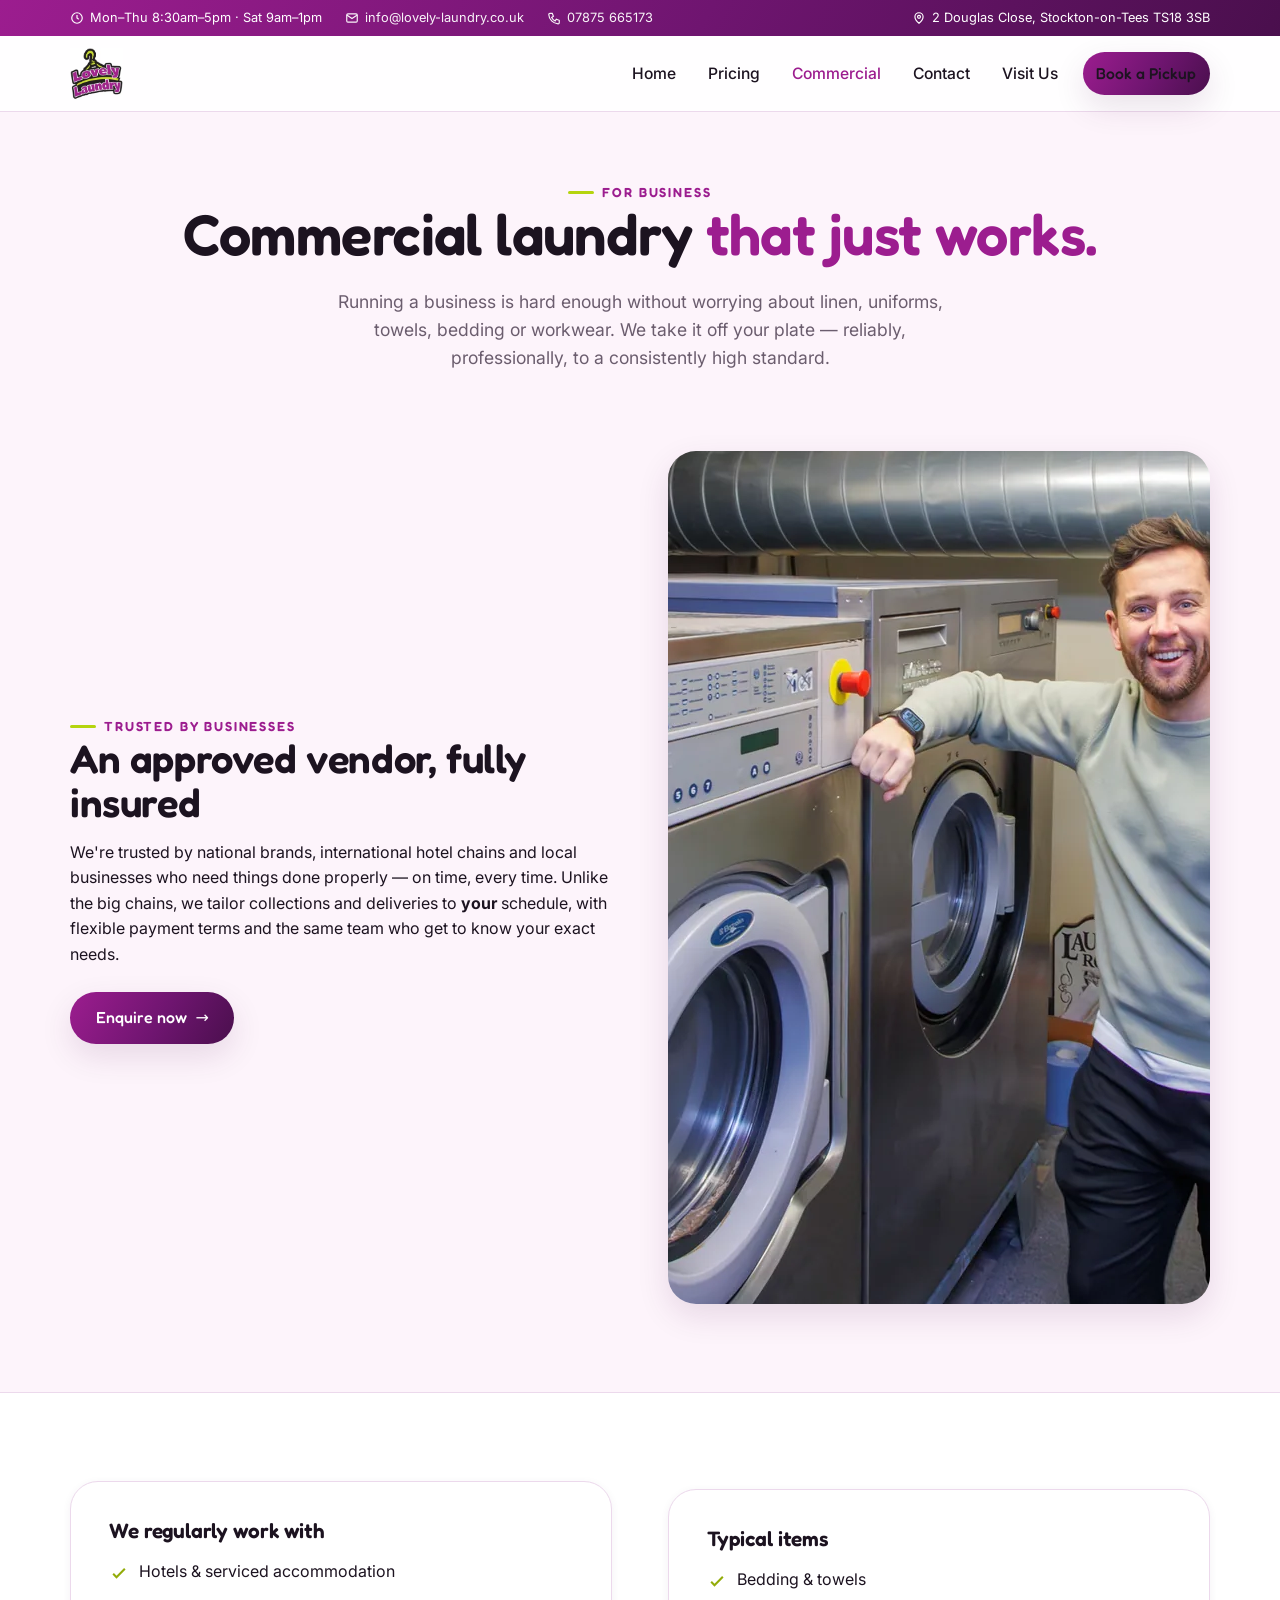
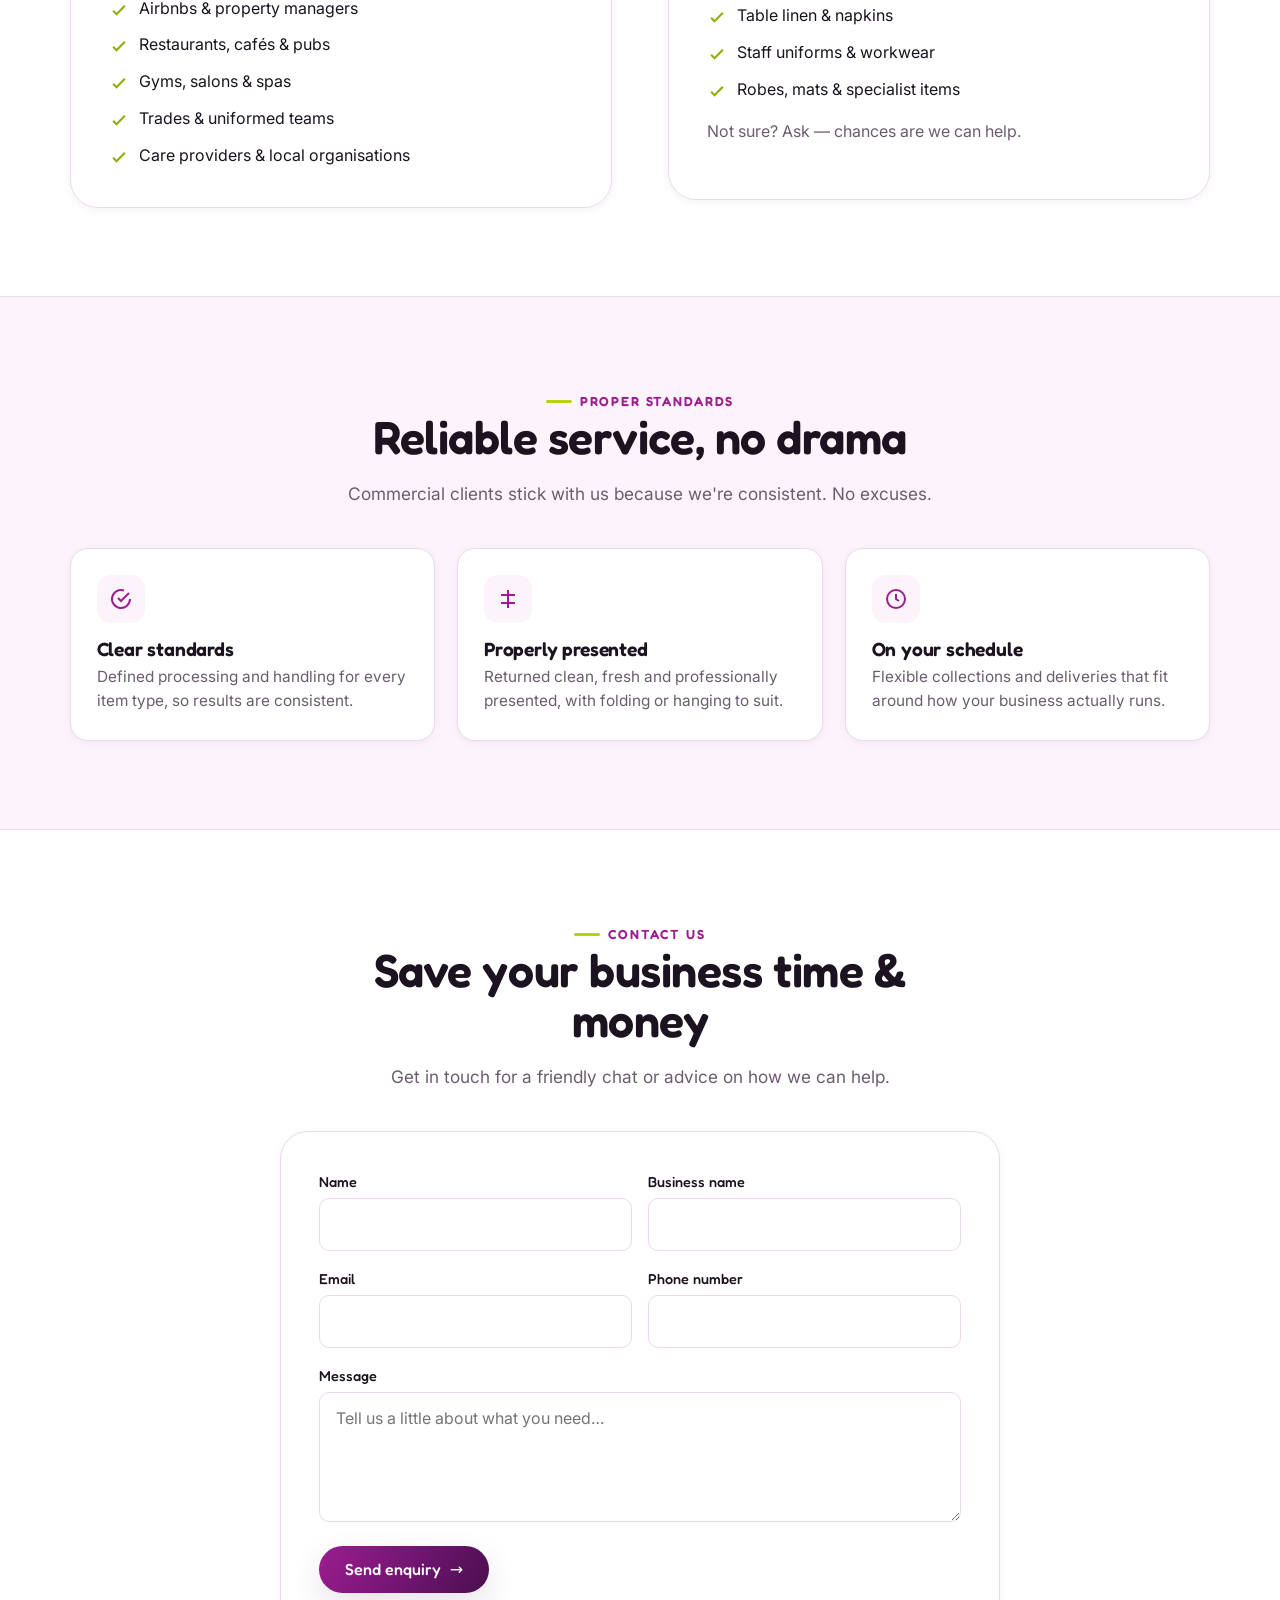
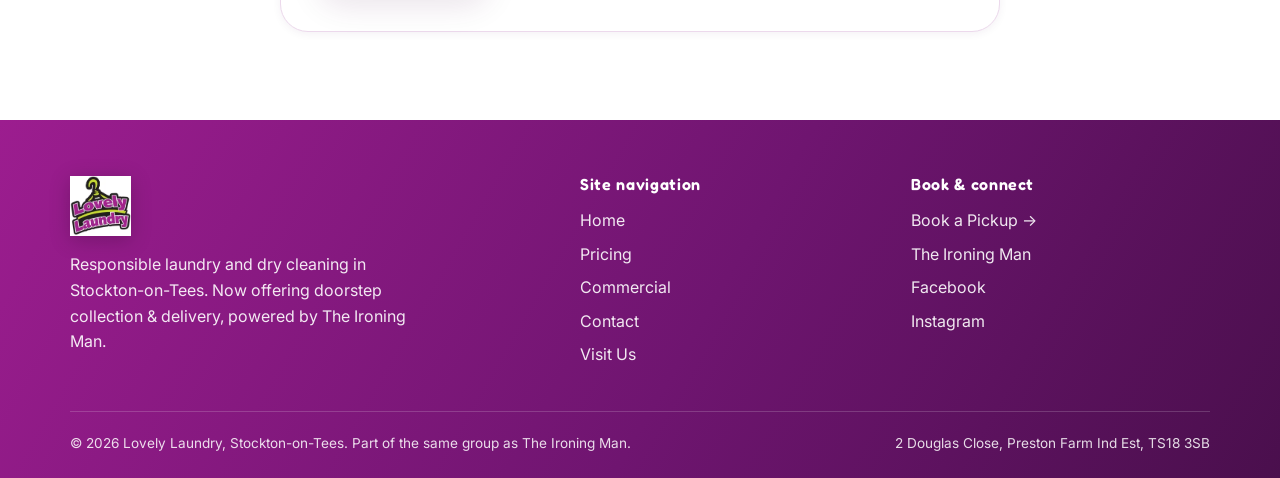
==== commercial.html @ bd480260 "Rebuild site: static HTML/CSS/JS, Ironing Man CTA throughout" ====
<!DOCTYPE html>
<html lang="en-GB">
<head>
  <meta charset="UTF-8">
  <meta name="viewport" content="width=device-width, initial-scale=1">
  <title>Commercial Laundry — Lovely Laundry, Stockton-on-Tees</title>
  <meta name="description" content="Commercial laundry for hotels, Airbnbs, restaurants, gyms and care providers across Teesside. Approved vendor, fully insured, flexible collections. Get in touch.">
  <link rel="icon" type="image/webp" href="assets/img/logo.webp">
  <link rel="preconnect" href="https://fonts.googleapis.com">
  <link rel="preconnect" href="https://fonts.gstatic.com" crossorigin>
  <link href="https://fonts.googleapis.com/css2?family=Fredoka:wght@400;500;600&family=Inter:wght@400;500;600&display=swap" rel="stylesheet">
  <link rel="stylesheet" href="assets/styles.css">
  <style>
    .cols2 { columns:2; column-gap:2rem; }
    .ticklist { list-style:none; padding:0; margin:0; display:grid; gap:.7rem; }
    .ticklist li { display:flex; gap:.6rem; align-items:flex-start; break-inside:avoid; }
    .ticklist svg { flex:none; width:20px; height:20px; color:var(--lime-deep); margin-top:.25rem; }
    .panel { background:#fff; border:1px solid var(--line); border-radius:var(--r-lg); padding:clamp(1.5rem,3vw,2.4rem); box-shadow:var(--shadow-sm); }
    .form-grid { display:grid; gap:1rem; }
    .form-grid label { font-size:.9rem; font-family:var(--font-display); font-weight:500; display:block; margin-bottom:.3rem; }
    .form-grid input, .form-grid textarea { width:100%; padding:.8rem 1rem; border:1.5px solid var(--line); border-radius:var(--r-sm); font:inherit; }
    .form-grid input:focus, .form-grid textarea:focus { outline:none; border-color:var(--magenta); }
    .form-row2 { display:grid; grid-template-columns:1fr 1fr; gap:1rem; }
    @media (max-width:560px){ .form-row2{ grid-template-columns:1fr; } .cols2{ columns:1; } }
  </style>
</head>
<body>

  <div class="topbar">
    <div class="wrap">
      <span class="ti"><svg viewBox="0 0 24 24" fill="none" stroke="currentColor" stroke-width="2"><circle cx="12" cy="12" r="9"/><path d="M12 7v5l3 2"/></svg> Mon–Thu 8:30am–5pm · Sat 9am–1pm</span>
      <a class="ti" href="mailto:info@lovely-laundry.co.uk"><svg viewBox="0 0 24 24" fill="none" stroke="currentColor" stroke-width="2"><rect x="3" y="5" width="18" height="14" rx="2"/><path d="m3 7 9 6 9-6"/></svg> info@lovely-laundry.co.uk</a>
      <a class="ti" href="tel:07875665173"><svg viewBox="0 0 24 24" fill="none" stroke="currentColor" stroke-width="2"><path d="M5 4h4l2 5-3 2a14 14 0 0 0 6 6l2-3 5 2v4a2 2 0 0 1-2 2A17 17 0 0 1 3 6a2 2 0 0 1 2-2"/></svg> 07875 665173</a>
      <span class="ti spacer"><svg viewBox="0 0 24 24" fill="none" stroke="currentColor" stroke-width="2"><path d="M12 21s-7-5.5-7-11a7 7 0 0 1 14 0c0 5.5-7 11-7 11Z"/><circle cx="12" cy="10" r="2.5"/></svg> 2 Douglas Close, Stockton-on-Tees TS18 3SB</span>
    </div>
  </div>

  <header class="site-header">
    <nav class="nav wrap" aria-label="Primary">
      <a class="logo" href="index.html"><img src="assets/img/logo.webp" alt="Lovely Laundry"></a>
      <button class="nav-toggle" aria-label="Menu" aria-expanded="false"><span></span><span></span><span></span></button>
      <ul class="nav-links">
        <li><a href="index.html">Home</a></li>
        <li><a href="pricing.html">Pricing</a></li>
        <li><a class="active" href="commercial.html">Commercial</a></li>
        <li><a href="contact.html">Contact</a></li>
        <li><a href="visit.html">Visit Us</a></li>
        <li class="nav-cta"><a class="btn btn-primary" href="https://ironing-man.co.uk/book" target="_blank" rel="noopener">Book a Pickup</a></li>
      </ul>
    </nav>
  </header>

  <div class="page-hero">
    <div class="wrap">
      <span class="eyebrow" style="justify-content:center;">For business</span>
      <h1>Commercial laundry <span class="tint">that just works.</span></h1>
      <p>Running a business is hard enough without worrying about linen, uniforms, towels, bedding or workwear. We take it off your plate — reliably, professionally, to a consistently high standard.</p>
    </div>
  </div>

  <section style="padding-top:2.5rem;">
    <div class="wrap split">
      <div class="split-body">
        <span class="eyebrow">Trusted by businesses</span>
        <h2>An approved vendor, fully insured</h2>
        <p>We're trusted by national brands, international hotel chains and local businesses who need things done properly — on time, every time. Unlike the big chains, we tailor collections and deliveries to <strong>your</strong> schedule, with flexible payment terms and the same team who get to know your exact needs.</p>
        <div style="margin-top:1.5rem;"><a class="btn btn-primary" href="#enquire">Enquire now <span class="arr">→</span></a></div>
      </div>
      <div class="split-media"><img src="assets/img/sam-washers.webp" alt="Lovely Laundry commercial washing machines" width="1280" height="853"></div>
    </div>
  </section>

  <section style="background:var(--paper); border-block:1px solid var(--line);">
    <div class="wrap split">
      <div class="panel">
        <h3 style="font-size:1.3rem;">We regularly work with</h3>
        <ul class="ticklist cols2" style="margin-top:1rem;">
          <li><svg viewBox="0 0 24 24" fill="none" stroke="currentColor" stroke-width="2.5"><path d="m5 13 4 4L19 7"/></svg> Hotels &amp; serviced accommodation</li>
          <li><svg viewBox="0 0 24 24" fill="none" stroke="currentColor" stroke-width="2.5"><path d="m5 13 4 4L19 7"/></svg> Airbnbs &amp; property managers</li>
          <li><svg viewBox="0 0 24 24" fill="none" stroke="currentColor" stroke-width="2.5"><path d="m5 13 4 4L19 7"/></svg> Restaurants, cafés &amp; pubs</li>
          <li><svg viewBox="0 0 24 24" fill="none" stroke="currentColor" stroke-width="2.5"><path d="m5 13 4 4L19 7"/></svg> Gyms, salons &amp; spas</li>
          <li><svg viewBox="0 0 24 24" fill="none" stroke="currentColor" stroke-width="2.5"><path d="m5 13 4 4L19 7"/></svg> Trades &amp; uniformed teams</li>
          <li><svg viewBox="0 0 24 24" fill="none" stroke="currentColor" stroke-width="2.5"><path d="m5 13 4 4L19 7"/></svg> Care providers &amp; local organisations</li>
        </ul>
      </div>
      <div class="panel">
        <h3 style="font-size:1.3rem;">Typical items</h3>
        <ul class="ticklist cols2" style="margin-top:1rem;">
          <li><svg viewBox="0 0 24 24" fill="none" stroke="currentColor" stroke-width="2.5"><path d="m5 13 4 4L19 7"/></svg> Bedding &amp; towels</li>
          <li><svg viewBox="0 0 24 24" fill="none" stroke="currentColor" stroke-width="2.5"><path d="m5 13 4 4L19 7"/></svg> Table linen &amp; napkins</li>
          <li><svg viewBox="0 0 24 24" fill="none" stroke="currentColor" stroke-width="2.5"><path d="m5 13 4 4L19 7"/></svg> Staff uniforms &amp; workwear</li>
          <li><svg viewBox="0 0 24 24" fill="none" stroke="currentColor" stroke-width="2.5"><path d="m5 13 4 4L19 7"/></svg> Robes, mats &amp; specialist items</li>
        </ul>
        <p style="color:var(--ink-soft); margin-top:1rem;">Not sure? Ask — chances are we can help.</p>
      </div>
    </div>
  </section>

  <section>
    <div class="wrap">
      <div class="section-head center">
        <span class="eyebrow">Proper standards</span>
        <h2>Reliable service, no drama</h2>
        <p>Commercial clients stick with us because we're consistent. No excuses.</p>
      </div>
      <div class="features">
        <div class="feature">
          <div class="ic"><svg viewBox="0 0 24 24" fill="none" stroke="currentColor" stroke-width="2"><path d="M9 11l3 3 8-8"/><path d="M21 12a9 9 0 1 1-6-8.5"/></svg></div>
          <h3>Clear standards</h3>
          <p>Defined processing and handling for every item type, so results are consistent.</p>
        </div>
        <div class="feature">
          <div class="ic"><svg viewBox="0 0 24 24" fill="none" stroke="currentColor" stroke-width="2"><path d="M12 3v18"/><path d="M5 8h14M5 16h14"/></svg></div>
          <h3>Properly presented</h3>
          <p>Returned clean, fresh and professionally presented, with folding or hanging to suit.</p>
        </div>
        <div class="feature">
          <div class="ic"><svg viewBox="0 0 24 24" fill="none" stroke="currentColor" stroke-width="2"><circle cx="12" cy="12" r="9"/><path d="M12 7v5l3 2"/></svg></div>
          <h3>On your schedule</h3>
          <p>Flexible collections and deliveries that fit around how your business actually runs.</p>
        </div>
      </div>
    </div>
  </section>

  <!-- Enquiry form -->
  <section id="enquire" style="background:var(--paper); border-top:1px solid var(--line);">
    <div class="wrap" style="max-width:720px;">
      <div class="section-head center">
        <span class="eyebrow" style="justify-content:center;">Contact us</span>
        <h2>Save your business time &amp; money</h2>
        <p>Get in touch for a friendly chat or advice on how we can help.</p>
      </div>
      <form class="panel form-grid" name="commercial" method="POST" data-netlify="true" netlify-honeypot="bot-field">
        <input type="hidden" name="form-name" value="commercial">
        <p hidden><label>Don't fill this out: <input name="bot-field"></label></p>
        <div class="form-row2">
          <div><label for="c-name">Name</label><input id="c-name" name="name" required></div>
          <div><label for="c-business">Business name</label><input id="c-business" name="business"></div>
        </div>
        <div class="form-row2">
          <div><label for="c-email">Email</label><input id="c-email" type="email" name="email" required></div>
          <div><label for="c-phone">Phone number</label><input id="c-phone" type="tel" name="phone" required></div>
        </div>
        <div><label for="c-msg">Message</label><textarea id="c-msg" name="message" rows="4" placeholder="Tell us a little about what you need…"></textarea></div>
        <div><button type="submit" class="btn btn-primary">Send enquiry <span class="arr">→</span></button></div>
      </form>
    </div>
  </section>

  <footer class="site-footer">
    <div class="wrap footer-grid">
      <div class="footer-brand">
        <img src="assets/img/logo.webp" alt="Lovely Laundry">
        <p>Responsible laundry and dry cleaning in Stockton-on-Tees. Now offering doorstep collection &amp; delivery, powered by The Ironing Man.</p>
      </div>
      <div>
        <h4>Site navigation</h4>
        <ul>
          <li><a href="index.html">Home</a></li>
          <li><a href="pricing.html">Pricing</a></li>
          <li><a href="commercial.html">Commercial</a></li>
          <li><a href="contact.html">Contact</a></li>
          <li><a href="visit.html">Visit Us</a></li>
        </ul>
      </div>
      <div>
        <h4>Book &amp; connect</h4>
        <ul>
          <li><a href="https://ironing-man.co.uk/book" target="_blank" rel="noopener">Book a Pickup →</a></li>
          <li><a href="https://ironing-man.co.uk/" target="_blank" rel="noopener">The Ironing Man</a></li>
          <li><a href="https://www.facebook.com/LovelyLaundryStockton/" target="_blank" rel="noopener">Facebook</a></li>
          <li><a href="https://www.instagram.com/lovelylaundryltd/" target="_blank" rel="noopener">Instagram</a></li>
        </ul>
      </div>
    </div>
    <div class="wrap footer-bottom">
      <span>© 2026 Lovely Laundry, Stockton-on-Tees. Part of the same group as The Ironing Man.</span>
      <span>2 Douglas Close, Preston Farm Ind Est, TS18 3SB</span>
    </div>
  </footer>

  <script src="assets/main.js"></script>
</body>
</html>
---- assets/styles.css ----
/* ===========================================================
   Lovely Laundry — core styles
   Palette derived from the brand logo; lime used as signature accent.
   =========================================================== */

:root {
  --magenta:      #9c1d8f;
  --magenta-deep: #6f1570;
  --plum:         #4a0f4d;
  --lime:         #b5d40e;
  --lime-deep:    #93ac0a;
  --cream:        #fdf4fb;
  --paper:        #ffffff;
  --ink:          #1c1320;
  --ink-soft:     #6b5d6e;
  --line:         #ecd9ec;

  --grad-brand: linear-gradient(120deg, var(--magenta) 0%, var(--magenta-deep) 55%, var(--plum) 100%);

  --shadow-sm: 0 2px 8px rgba(74, 15, 77, .06);
  --shadow-md: 0 12px 32px rgba(74, 15, 77, .12);
  --shadow-lg: 0 24px 60px rgba(74, 15, 77, .18);

  --r-sm: 10px;
  --r-md: 18px;
  --r-lg: 28px;
  --r-pill: 999px;

  --wrap: 1140px;
  --gap: clamp(1rem, 3vw, 2rem);

  --font-display: "Fredoka", system-ui, sans-serif;
  --font-body: "Inter", system-ui, -apple-system, sans-serif;
}

*, *::before, *::after { box-sizing: border-box; }

html { scroll-behavior: smooth; }
@media (prefers-reduced-motion: reduce) {
  html { scroll-behavior: auto; }
  *, *::before, *::after { animation-duration: .001ms !important; transition-duration: .001ms !important; }
}

body {
  margin: 0;
  font-family: var(--font-body);
  color: var(--ink);
  background: var(--cream);
  line-height: 1.6;
  -webkit-font-smoothing: antialiased;
}

img { max-width: 100%; display: block; }
a { color: inherit; }

h1, h2, h3, h4 {
  font-family: var(--font-display);
  line-height: 1.08;
  margin: 0 0 .4em;
  font-weight: 600;
  letter-spacing: -0.01em;
}

.wrap { width: min(var(--wrap), 92vw); margin-inline: auto; }

.eyebrow {
  font-family: var(--font-display);
  font-weight: 600;
  font-size: .82rem;
  letter-spacing: .14em;
  text-transform: uppercase;
  color: var(--magenta);
  display: inline-flex;
  align-items: center;
  gap: .5rem;
}
.eyebrow::before {
  content: "";
  width: 26px; height: 3px;
  background: var(--lime);
  border-radius: 2px;
}

/* ---------- Buttons ---------- */
.btn {
  --btn-bg: var(--grad-brand);
  display: inline-flex;
  align-items: center;
  gap: .55rem;
  font-family: var(--font-display);
  font-weight: 500;
  font-size: 1rem;
  text-decoration: none;
  padding: .85rem 1.6rem;
  border-radius: var(--r-pill);
  border: 0;
  cursor: pointer;
  transition: transform .18s ease, box-shadow .18s ease, background .18s ease;
}
.btn-primary { background: var(--btn-bg); color: #fff; box-shadow: var(--shadow-md); }
.btn-primary:hover { transform: translateY(-2px); box-shadow: var(--shadow-lg); }
.btn-lime { background: var(--lime); color: var(--plum); box-shadow: 0 10px 24px rgba(147,172,10,.34); }
.btn-lime:hover { transform: translateY(-2px); background: #c3e018; }
.btn-ghost { background: transparent; color: var(--magenta); border: 1.5px solid var(--line); }
.btn-ghost:hover { border-color: var(--magenta); background: #fff; }
.btn-on-dark { background: #fff; color: var(--magenta-deep); }
.btn-on-dark:hover { transform: translateY(-2px); box-shadow: var(--shadow-lg); }
.btn .arr { transition: transform .18s ease; }
.btn:hover .arr { transform: translateX(3px); }

/* ---------- Top bar ---------- */
.topbar {
  background: var(--grad-brand);
  color: #fff;
  font-size: .8rem;
}
.topbar .wrap {
  display: flex;
  flex-wrap: wrap;
  gap: .4rem 1.4rem;
  align-items: center;
  padding: .5rem 0;
}
.topbar a { text-decoration: none; opacity: .95; }
.topbar .ti { display: inline-flex; align-items: center; gap: .4rem; }
.topbar .spacer { margin-left: auto; }
.topbar svg { width: 14px; height: 14px; flex: none; }

/* ---------- Header / nav ---------- */
.site-header {
  position: sticky; top: 0; z-index: 50;
  background: rgba(255,255,255,.9);
  backdrop-filter: blur(10px);
  border-bottom: 1px solid var(--line);
}
.nav {
  display: flex; align-items: center; justify-content: space-between;
  padding: .7rem 0; gap: 1rem;
}
.nav .logo img { height: 52px; width: auto; }
.nav-links { display: flex; align-items: center; gap: .3rem; list-style: none; margin: 0; padding: 0; }
.nav-links a {
  text-decoration: none; font-weight: 500;
  padding: .55rem .85rem; border-radius: var(--r-pill);
  color: var(--ink); font-size: .98rem;
  transition: background .15s, color .15s;
}
.nav-links a:hover { background: var(--cream); color: var(--magenta); }
.nav-links a.active { color: var(--magenta); }
.nav-cta { margin-left: .4rem; }
.nav-toggle { display: none; background: none; border: 0; cursor: pointer; padding: .4rem; }
.nav-toggle span { display: block; width: 24px; height: 2.5px; background: var(--ink); border-radius: 2px; margin: 5px 0; transition: .25s; }

@media (max-width: 860px) {
  .nav-toggle { display: block; }
  .nav-links {
    position: absolute; inset: 100% 0 auto 0;
    flex-direction: column; align-items: stretch;
    background: #fff; padding: 1rem; gap: .2rem;
    border-bottom: 1px solid var(--line);
    box-shadow: var(--shadow-md);
    transform: translateY(-8px); opacity: 0; pointer-events: none;
    transition: .2s;
  }
  .nav-links.open { transform: none; opacity: 1; pointer-events: auto; }
  .nav-links a { padding: .8rem 1rem; }
  .nav-cta { margin: .4rem 0 0; }
}

/* ---------- Section rhythm ---------- */
section { padding: clamp(3rem, 7vw, 5.5rem) 0; }
.section-head { max-width: 640px; margin-bottom: 2.5rem; }
.section-head.center { margin-inline: auto; text-align: center; }
.section-head h2 { font-size: clamp(1.9rem, 4.5vw, 2.9rem); }
.section-head p { color: var(--ink-soft); font-size: 1.08rem; margin: 0; }

/* ---------- Hero ---------- */
.hero { padding-top: clamp(2.5rem, 5vw, 4rem); position: relative; overflow: hidden; }
.hero-grid {
  display: grid; grid-template-columns: 1.05fr .95fr;
  gap: clamp(2rem, 5vw, 4rem); align-items: center;
}
.hero h1 {
  font-size: clamp(2.6rem, 6.5vw, 4.4rem);
  letter-spacing: -0.02em;
}
.hero h1 .tint { color: var(--magenta); }
.hero p.lead { font-size: 1.2rem; color: var(--ink-soft); max-width: 30ch; margin: 0 0 1.8rem; }
.hero-cta { display: flex; flex-wrap: wrap; gap: .8rem; }
.hero-media { position: relative; }
.hero-media img {
  width: 100%; border-radius: var(--r-lg);
  box-shadow: var(--shadow-lg);
  aspect-ratio: 4 / 3.2; object-fit: cover;
}
.hero-media .blob {
  position: absolute; inset: -8% -6% auto auto; width: 62%; aspect-ratio: 1;
  background: var(--grad-brand); border-radius: 50% 50% 48% 52% / 55% 45% 55% 45%;
  z-index: -1; filter: blur(2px); opacity: .9;
}
.hero-media .squig { position: absolute; right: 4%; top: -6%; width: 70px; color: var(--plum); opacity: .65; }
.trust-row { display: flex; flex-wrap: wrap; gap: 1.4rem; margin-top: 2rem; font-size: .92rem; color: var(--ink-soft); }
.trust-row b { color: var(--ink); font-family: var(--font-display); }

@media (max-width: 860px) {
  .hero-grid { grid-template-columns: 1fr; }
  .hero-media { order: -1; }
}

/* ---------- Doorstep band (signature CTA) ---------- */
.doorstep {
  background: var(--grad-brand);
  color: #fff; position: relative; overflow: hidden;
}
.doorstep::after {
  content: ""; position: absolute; inset: 0;
  background-image: radial-gradient(circle at 1px 1px, rgba(255,255,255,.16) 1px, transparent 0);
  background-size: 26px 26px; opacity: .5; pointer-events: none;
}
.doorstep .wrap { position: relative; z-index: 1; }
.doorstep-grid { display: grid; grid-template-columns: 1.2fr .8fr; gap: 2.5rem; align-items: center; }
.doorstep .badge {
  display: inline-flex; align-items: center; gap: .5rem;
  background: rgba(255,255,255,.16); border: 1px solid rgba(255,255,255,.28);
  padding: .35rem .85rem; border-radius: var(--r-pill);
  font-size: .8rem; font-family: var(--font-display); letter-spacing: .04em; margin-bottom: 1rem;
}
.doorstep h2 { font-size: clamp(1.8rem, 4vw, 2.8rem); color: #fff; }
.doorstep p { font-size: 1.1rem; opacity: .94; max-width: 46ch; }
.doorstep .lime-text { color: var(--lime); }
.steps { display: grid; gap: .9rem; margin: 1.6rem 0 0; padding: 0; list-style: none; }
.steps li { display: flex; gap: .9rem; align-items: flex-start; }
.steps .n {
  flex: none; width: 30px; height: 30px; border-radius: 50%;
  background: var(--lime); color: var(--plum);
  display: grid; place-items: center; font-family: var(--font-display); font-weight: 600; font-size: .95rem;
}
.steps b { font-family: var(--font-display); font-weight: 500; }
.doorstep-cta { display: flex; flex-direction: column; gap: .8rem; }
.app-badges { display: flex; gap: .6rem; flex-wrap: wrap; margin-top: .4rem; }
.app-badges img { height: 42px; width: auto; }
@media (max-width: 760px){ .doorstep-grid { grid-template-columns: 1fr; } }

/* ---------- Feature cards ---------- */
.features { display: grid; grid-template-columns: repeat(3, 1fr); gap: 1.4rem; }
.feature {
  background: #fff; border: 1px solid var(--line); border-radius: var(--r-md);
  padding: 1.6rem; box-shadow: var(--shadow-sm); transition: transform .2s, box-shadow .2s;
}
.feature:hover { transform: translateY(-4px); box-shadow: var(--shadow-md); }
.feature .ic {
  width: 48px; height: 48px; border-radius: 14px; display: grid; place-items: center;
  background: var(--cream); color: var(--magenta); margin-bottom: 1rem;
}
.feature .ic svg { width: 24px; height: 24px; }
.feature h3 { font-size: 1.2rem; margin-bottom: .35rem; }
.feature p { margin: 0; color: var(--ink-soft); font-size: .96rem; }
@media (max-width: 760px){ .features { grid-template-columns: 1fr; } }

/* ---------- Split (image + text) ---------- */
.split { display: grid; grid-template-columns: 1fr 1fr; gap: clamp(2rem,5vw,3.5rem); align-items: center; }
.split.flip .split-media { order: 2; }
.split-media img { border-radius: var(--r-lg); box-shadow: var(--shadow-md); aspect-ratio: 4/3; object-fit: cover; width: 100%; }
.split-body h2 { font-size: clamp(1.7rem, 3.6vw, 2.5rem); }
.split-body ul { list-style: none; padding: 0; margin: 1.2rem 0 1.6rem; display: grid; gap: .7rem; }
.split-body li { display: flex; gap: .6rem; align-items: flex-start; }
.split-body li svg { flex: none; width: 20px; height: 20px; color: var(--lime-deep); margin-top: .25rem; }
@media (max-width: 760px){ .split { grid-template-columns: 1fr; } .split.flip .split-media { order: -1; } }

/* ---------- Pricing teaser cards ---------- */
.price-cards { display: grid; grid-template-columns: repeat(4,1fr); gap: 1.2rem; }
.price-card {
  background: #fff; border: 1px solid var(--line); border-radius: var(--r-md);
  padding: 1.6rem 1.2rem; text-align: center; box-shadow: var(--shadow-sm);
  transition: transform .2s, box-shadow .2s; position: relative;
}
.price-card:hover { transform: translateY(-4px); box-shadow: var(--shadow-md); }
.price-card img { width: 56px; height: 56px; margin: 0 auto .8rem; }
.price-card h3 { font-size: 1.2rem; margin-bottom: .15rem; }
.price-card .sub { color: var(--ink-soft); font-size: .9rem; margin-bottom: .8rem; }
.price-card .from { font-family: var(--font-display); font-weight: 600; color: var(--magenta); font-size: 1.15rem; }
.price-card .from span { font-size: .78rem; color: var(--ink-soft); display: block; text-transform: uppercase; letter-spacing: .1em; font-weight: 500; }
@media (max-width: 860px){ .price-cards { grid-template-columns: repeat(2,1fr); } }
@media (max-width: 460px){ .price-cards { grid-template-columns: 1fr; } }

/* ---------- Stats ---------- */
.stats {
  background: var(--plum); color: #fff; border-radius: var(--r-lg);
  padding: clamp(2rem,4vw,3rem); display: grid; grid-template-columns: repeat(3,1fr);
  gap: 1.5rem; text-align: center; box-shadow: var(--shadow-md);
}
.stats .num { font-family: var(--font-display); font-weight: 600; font-size: clamp(2rem,5vw,3rem); color: var(--lime); line-height: 1; }
.stats .lbl { opacity: .85; margin-top: .4rem; font-size: .95rem; }
@media (max-width: 560px){ .stats { grid-template-columns: 1fr; gap: 1.8rem; } }

/* ---------- FAQ ---------- */
.faq { display: grid; gap: .8rem; max-width: 760px; }
.faq details {
  background: #fff; border: 1px solid var(--line); border-radius: var(--r-md);
  padding: 0 1.3rem; box-shadow: var(--shadow-sm); overflow: hidden;
}
.faq summary {
  list-style: none; cursor: pointer; padding: 1.15rem 0;
  font-family: var(--font-display); font-weight: 500; font-size: 1.08rem;
  display: flex; justify-content: space-between; align-items: center; gap: 1rem;
}
.faq summary::-webkit-details-marker { display: none; }
.faq summary .plus { flex: none; width: 24px; height: 24px; position: relative; transition: transform .2s; }
.faq summary .plus::before, .faq summary .plus::after {
  content: ""; position: absolute; background: var(--magenta); border-radius: 2px;
  top: 50%; left: 50%; transform: translate(-50%,-50%);
}
.faq summary .plus::before { width: 14px; height: 2.5px; }
.faq summary .plus::after { width: 2.5px; height: 14px; transition: transform .2s; }
.faq details[open] summary .plus::after { transform: translate(-50%,-50%) scaleY(0); }
.faq details > p { margin: 0 0 1.15rem; color: var(--ink-soft); }

/* ---------- Reviews ---------- */
.reviews { display: grid; grid-template-columns: repeat(3,1fr); gap: 1.4rem; }
.review {
  background: #fff; border: 1px solid var(--line); border-radius: var(--r-md);
  padding: 1.6rem; box-shadow: var(--shadow-sm);
}
.review .stars { color: var(--lime-deep); letter-spacing: 2px; margin-bottom: .6rem; }
.review p { margin: 0 0 1rem; font-size: .97rem; }
.review .who { font-family: var(--font-display); font-weight: 500; }
.review .src { color: var(--ink-soft); font-size: .85rem; }
@media (max-width: 760px){ .reviews { grid-template-columns: 1fr; } }

/* ---------- Footer ---------- */
.site-footer { background: var(--grad-brand); color: #fff; padding: clamp(2.5rem,5vw,3.5rem) 0 1.5rem; }
.footer-grid { display: grid; grid-template-columns: 1.6fr 1fr 1fr; gap: 2rem; }
.site-footer h4 { font-size: 1rem; letter-spacing: .04em; margin-bottom: .9rem; }
.site-footer a { color: rgba(255,255,255,.9); text-decoration: none; }
.site-footer a:hover { color: var(--lime); }
.footer-grid ul { list-style: none; padding: 0; margin: 0; display: grid; gap: .5rem; }
.footer-brand img { height: 60px; margin-bottom: 1rem; filter: drop-shadow(0 4px 10px rgba(0,0,0,.2)); }
.footer-brand p { opacity: .9; max-width: 34ch; }
.footer-bottom {
  border-top: 1px solid rgba(255,255,255,.2); margin-top: 2.5rem; padding-top: 1.3rem;
  display: flex; flex-wrap: wrap; gap: .6rem 1.5rem; justify-content: space-between;
  font-size: .85rem; opacity: .85;
}
@media (max-width: 760px){ .footer-grid { grid-template-columns: 1fr; gap: 1.6rem; } }

/* ---------- Reveal on scroll ---------- */
.reveal { opacity: 0; transform: translateY(18px); transition: opacity .6s ease, transform .6s ease; }
.reveal.in { opacity: 1; transform: none; }

/* ---------- Page hero (interior) ---------- */
.page-hero { background: var(--cream); padding: clamp(2.5rem,5vw,4rem) 0 clamp(1.5rem,3vw,2.5rem); text-align: center; }
.page-hero h1 { font-size: clamp(2.2rem,5.5vw,3.6rem); }
.page-hero h1 .tint { color: var(--magenta); }
.page-hero p { color: var(--ink-soft); font-size: 1.1rem; max-width: 56ch; margin: .5rem auto 0; }
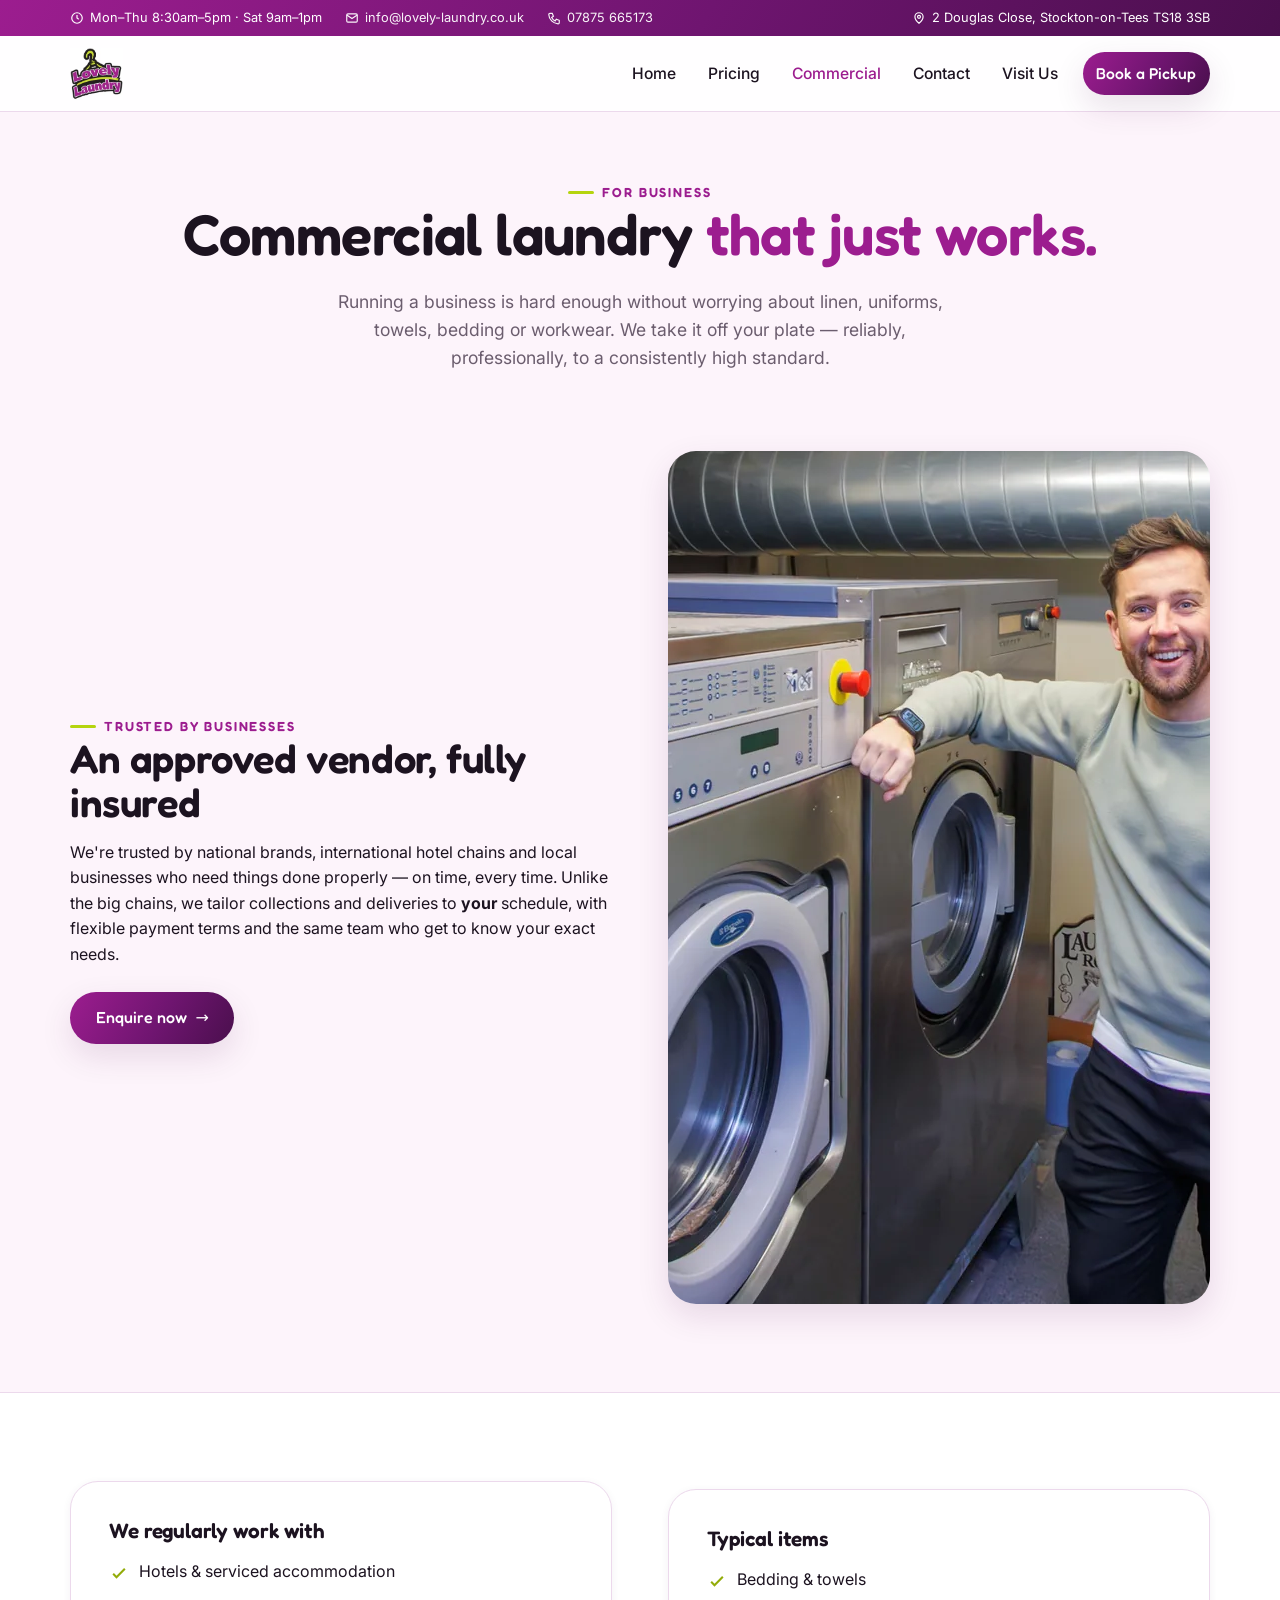
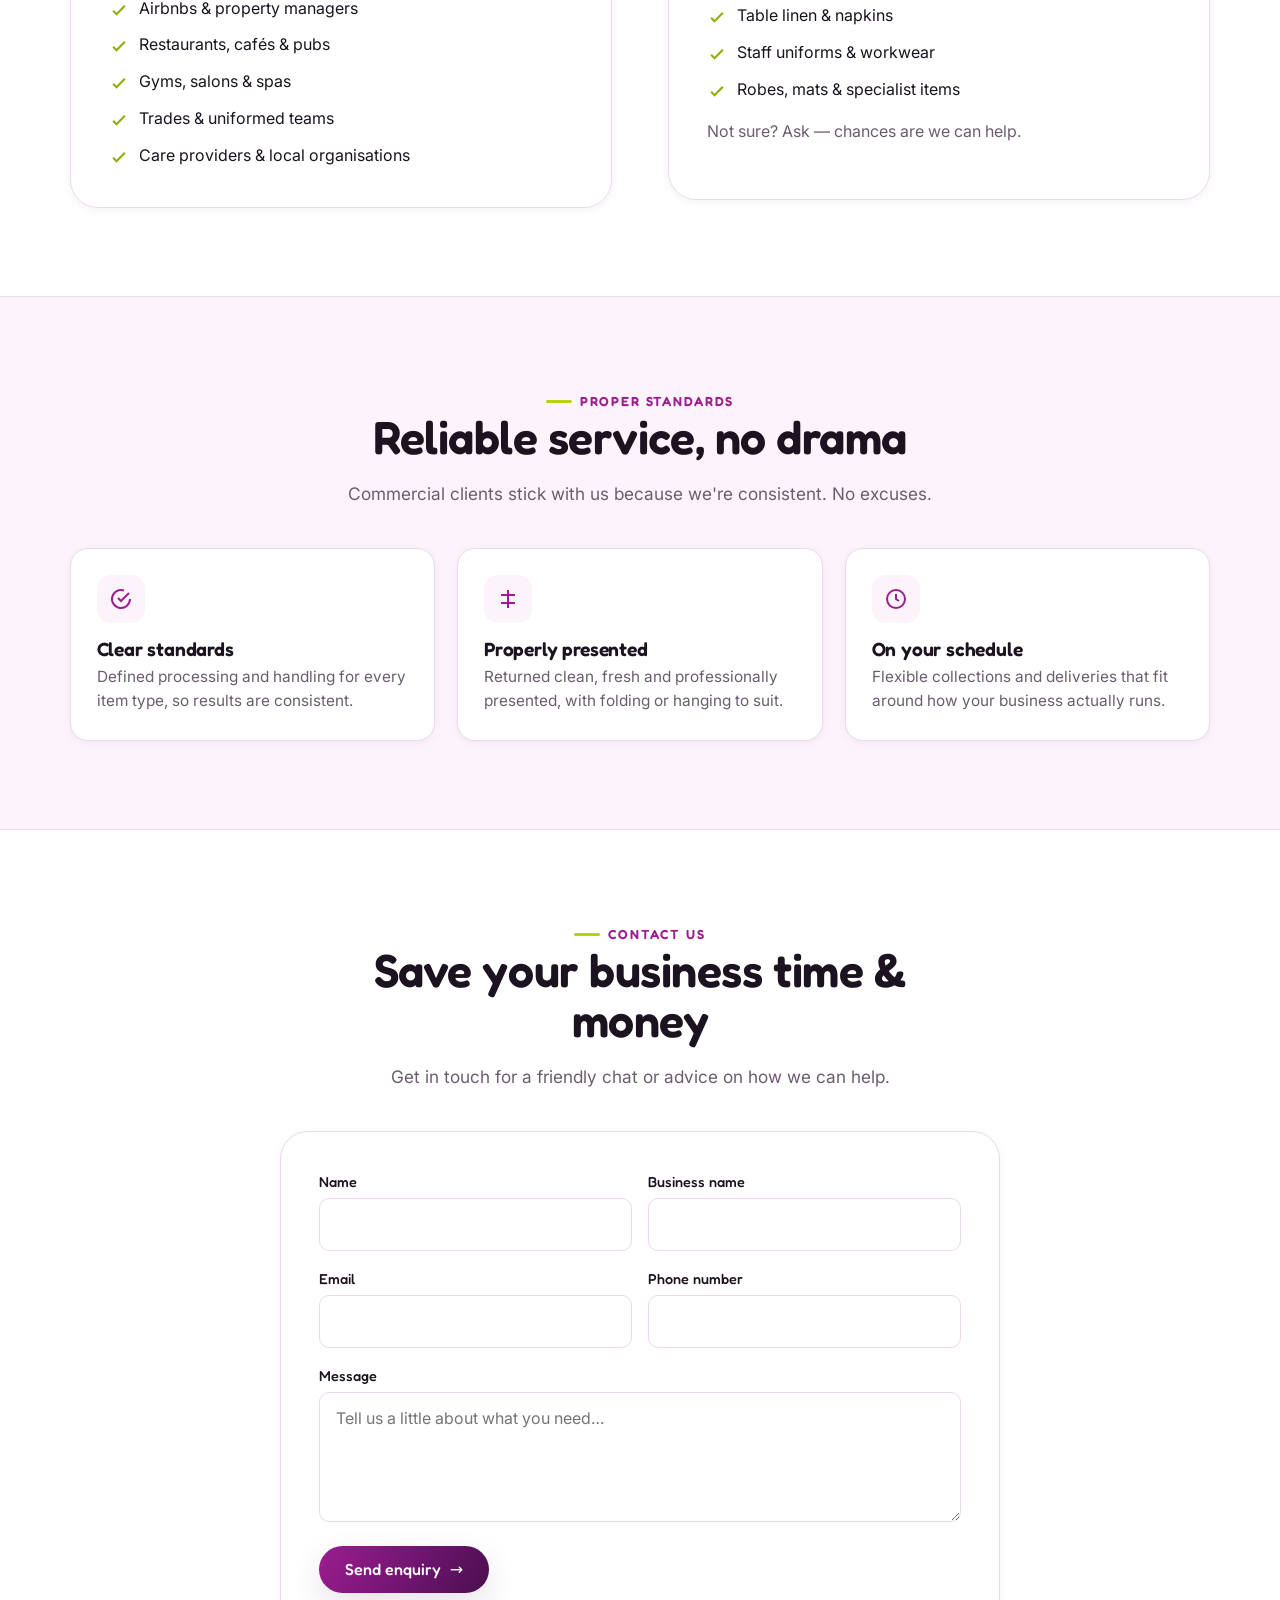
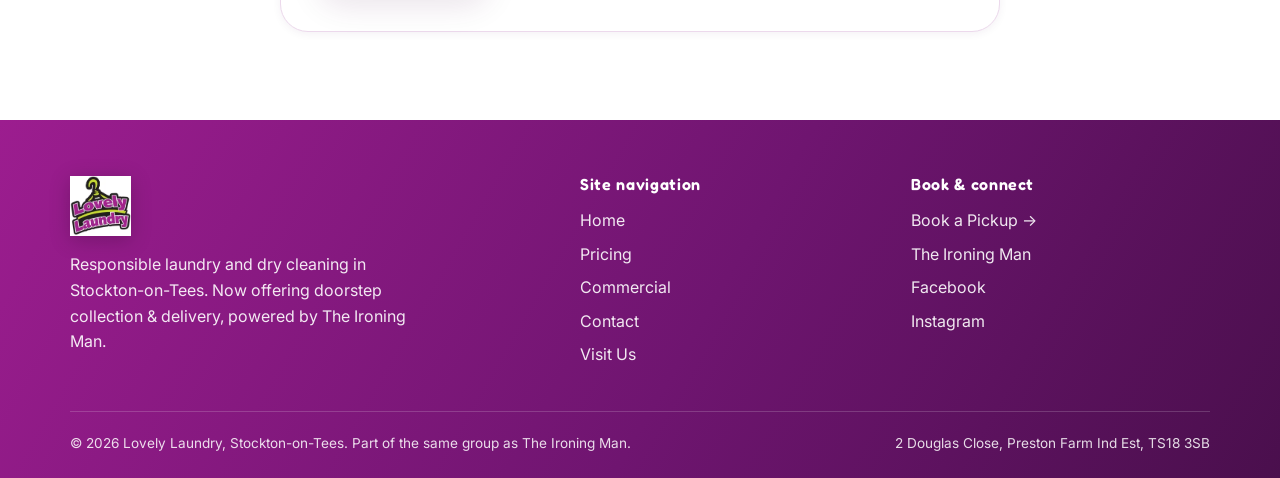
==== commit ebb9f8ba: "Turn the mobile top banner into an auto-scrolling ticker On phones the top contact bar wrapped into " ====
--- a/commercial.html
+++ b/commercial.html
@@ -5,11 +5,28 @@
   <meta name="viewport" content="width=device-width, initial-scale=1">
   <title>Commercial Laundry — Lovely Laundry, Stockton-on-Tees</title>
   <meta name="description" content="Commercial laundry for hotels, Airbnbs, restaurants, gyms and care providers across Teesside. Approved vendor, fully insured, flexible collections. Get in touch.">
+  <link rel="canonical" href="https://lovely-laundry.co.uk/commercial.html">
   <link rel="icon" type="image/webp" href="assets/img/logo.webp">
+  <link rel="apple-touch-icon" href="assets/img/apple-touch-icon.png">
+  <meta name="theme-color" content="#9c1d8f">
+  <meta property="og:site_name" content="Lovely Laundry">
+  <meta property="og:locale" content="en_GB">
+  <meta property="og:type" content="website">
+  <meta property="og:title" content="Commercial Laundry — Lovely Laundry, Stockton-on-Tees">
+  <meta property="og:description" content="Commercial laundry for hotels, Airbnbs, restaurants, gyms and care providers across Teesside. Approved vendor, fully insured, flexible collections.">
+  <meta property="og:url" content="https://lovely-laundry.co.uk/commercial.html">
+  <meta property="og:image" content="https://lovely-laundry.co.uk/assets/img/og-image.jpg">
+  <meta property="og:image:width" content="1200">
+  <meta property="og:image:height" content="630">
+  <meta property="og:image:alt" content="Lovely Laundry — laundry &amp; dry cleaning in Stockton-on-Tees">
+  <meta name="twitter:card" content="summary_large_image">
+  <meta name="twitter:title" content="Commercial Laundry — Lovely Laundry, Stockton-on-Tees">
+  <meta name="twitter:description" content="Commercial laundry for hotels, Airbnbs, restaurants, gyms and care providers across Teesside.">
+  <meta name="twitter:image" content="https://lovely-laundry.co.uk/assets/img/og-image.jpg">
   <link rel="preconnect" href="https://fonts.googleapis.com">
   <link rel="preconnect" href="https://fonts.gstatic.com" crossorigin>
   <link href="https://fonts.googleapis.com/css2?family=Fredoka:wght@400;500;600&family=Inter:wght@400;500;600&display=swap" rel="stylesheet">
-  <link rel="stylesheet" href="assets/styles.css">
+  <link rel="stylesheet" href="assets/styles.css?v=3">
   <style>
     .cols2 { columns:2; column-gap:2rem; }
     .ticklist { list-style:none; padding:0; margin:0; display:grid; gap:.7rem; }
@@ -23,6 +40,43 @@
     .form-row2 { display:grid; grid-template-columns:1fr 1fr; gap:1rem; }
     @media (max-width:560px){ .form-row2{ grid-template-columns:1fr; } .cols2{ columns:1; } }
   </style>
+  <script type="application/ld+json">
+  {
+    "@context": "https://schema.org",
+    "@type": "DryCleaningOrLaundry",
+    "name": "Lovely Laundry",
+    "image": "https://lovely-laundry.co.uk/assets/img/og-image.jpg",
+    "url": "https://lovely-laundry.co.uk/",
+    "telephone": "+447875665173",
+    "email": "info@lovely-laundry.co.uk",
+    "priceRange": "££",
+    "address": {
+      "@type": "PostalAddress",
+      "streetAddress": "2 Douglas Close, Preston Farm Industrial Estate",
+      "addressLocality": "Stockton-on-Tees",
+      "postalCode": "TS18 3SB",
+      "addressCountry": "GB"
+    },
+    "openingHoursSpecification": [
+      {
+        "@type": "OpeningHoursSpecification",
+        "dayOfWeek": ["Monday", "Tuesday", "Wednesday", "Thursday"],
+        "opens": "08:30",
+        "closes": "17:00"
+      },
+      {
+        "@type": "OpeningHoursSpecification",
+        "dayOfWeek": "Saturday",
+        "opens": "09:00",
+        "closes": "13:00"
+      }
+    ],
+    "sameAs": [
+      "https://www.facebook.com/LovelyLaundryStockton/",
+      "https://www.instagram.com/lovelylaundryltd/"
+    ]
+  }
+  </script>
 </head>
 <body>
 
@@ -30,7 +84,7 @@
     <div class="wrap">
       <span class="ti"><svg viewBox="0 0 24 24" fill="none" stroke="currentColor" stroke-width="2"><circle cx="12" cy="12" r="9"/><path d="M12 7v5l3 2"/></svg> Mon–Thu 8:30am–5pm · Sat 9am–1pm</span>
       <a class="ti" href="mailto:info@lovely-laundry.co.uk"><svg viewBox="0 0 24 24" fill="none" stroke="currentColor" stroke-width="2"><rect x="3" y="5" width="18" height="14" rx="2"/><path d="m3 7 9 6 9-6"/></svg> info@lovely-laundry.co.uk</a>
-      <a class="ti" href="tel:07875665173"><svg viewBox="0 0 24 24" fill="none" stroke="currentColor" stroke-width="2"><path d="M5 4h4l2 5-3 2a14 14 0 0 0 6 6l2-3 5 2v4a2 2 0 0 1-2 2A17 17 0 0 1 3 6a2 2 0 0 1 2-2"/></svg> 07875 665173</a>
+      <a class="ti" href="tel:+447875665173"><svg viewBox="0 0 24 24" fill="none" stroke="currentColor" stroke-width="2"><path d="M5 4h4l2 5-3 2a14 14 0 0 0 6 6l2-3 5 2v4a2 2 0 0 1-2 2A17 17 0 0 1 3 6a2 2 0 0 1 2-2"/></svg> 07875 665173</a>
       <span class="ti spacer"><svg viewBox="0 0 24 24" fill="none" stroke="currentColor" stroke-width="2"><path d="M12 21s-7-5.5-7-11a7 7 0 0 1 14 0c0 5.5-7 11-7 11Z"/><circle cx="12" cy="10" r="2.5"/></svg> 2 Douglas Close, Stockton-on-Tees TS18 3SB</span>
     </div>
   </div>
@@ -38,8 +92,8 @@
   <header class="site-header">
     <nav class="nav wrap" aria-label="Primary">
       <a class="logo" href="index.html"><img src="assets/img/logo.webp" alt="Lovely Laundry"></a>
-      <button class="nav-toggle" aria-label="Menu" aria-expanded="false"><span></span><span></span><span></span></button>
-      <ul class="nav-links">
+      <button class="nav-toggle" aria-label="Menu" aria-expanded="false" aria-controls="primary-nav"><span></span><span></span><span></span></button>
+      <ul class="nav-links" id="primary-nav">
         <li><a href="index.html">Home</a></li>
         <li><a href="pricing.html">Pricing</a></li>
         <li><a class="active" href="commercial.html">Commercial</a></li>
@@ -131,16 +185,16 @@
         <h2>Save your business time &amp; money</h2>
         <p>Get in touch for a friendly chat or advice on how we can help.</p>
       </div>
-      <form class="panel form-grid" name="commercial" method="POST" data-netlify="true" netlify-honeypot="bot-field">
+      <form class="panel form-grid" name="commercial" method="POST" action="/thank-you" data-netlify="true" netlify-honeypot="bot-field">
         <input type="hidden" name="form-name" value="commercial">
         <p hidden><label>Don't fill this out: <input name="bot-field"></label></p>
         <div class="form-row2">
-          <div><label for="c-name">Name</label><input id="c-name" name="name" required></div>
-          <div><label for="c-business">Business name</label><input id="c-business" name="business"></div>
+          <div><label for="c-name">Name</label><input id="c-name" name="name" autocomplete="name" required></div>
+          <div><label for="c-business">Business name</label><input id="c-business" name="business" autocomplete="organization"></div>
         </div>
         <div class="form-row2">
-          <div><label for="c-email">Email</label><input id="c-email" type="email" name="email" required></div>
-          <div><label for="c-phone">Phone number</label><input id="c-phone" type="tel" name="phone" required></div>
+          <div><label for="c-email">Email</label><input id="c-email" type="email" name="email" autocomplete="email" required></div>
+          <div><label for="c-phone">Phone number</label><input id="c-phone" type="tel" name="phone" autocomplete="tel" required></div>
         </div>
         <div><label for="c-msg">Message</label><textarea id="c-msg" name="message" rows="4" placeholder="Tell us a little about what you need…"></textarea></div>
         <div><button type="submit" class="btn btn-primary">Send enquiry <span class="arr">→</span></button></div>
@@ -180,6 +234,6 @@
     </div>
   </footer>
 
-  <script src="assets/main.js"></script>
+  <script src="assets/main.js?v=3"></script>
 </body>
 </html>
--- a/assets/styles.css
+++ b/assets/styles.css
@@ -122,14 +122,52 @@
   padding: .5rem 0;
 }
 .topbar a { text-decoration: none; opacity: .95; }
-.topbar .ti { display: inline-flex; align-items: center; gap: .4rem; }
+.topbar .ti { display: inline-flex; align-items: center; gap: .4rem; white-space: nowrap; }
 .topbar .spacer { margin-left: auto; }
 .topbar svg { width: 14px; height: 14px; flex: none; }
+/* Ticker track (added by main.js). On desktop it lays out exactly like the
+   normal row and the cloned items are hidden. */
+.topbar-track {
+  display: flex;
+  flex-wrap: wrap;
+  gap: .4rem 1.4rem;
+  align-items: center;
+  width: 100%;
+}
+.topbar-track > [aria-hidden="true"] { display: none; }
+
+/* Mobile: a gently auto-scrolling, swipeable ticker so all details stay on one
+   line instead of wrapping into a cramped block. */
+@media (max-width: 760px) {
+  .topbar .wrap:has(.topbar-track) { flex-wrap: nowrap; overflow: hidden; }
+  .topbar-track {
+    flex-wrap: nowrap;
+    width: max-content;
+    gap: 0;
+    animation: topbar-ticker 24s linear infinite;
+  }
+  .topbar-track > [aria-hidden="true"] { display: inline-flex; }
+  .topbar .ti { margin-right: 2.4rem; }
+  .topbar .spacer { margin-left: 0; }
+  .topbar .wrap:hover .topbar-track,
+  .topbar-track:active { animation-play-state: paused; }
+}
+@keyframes topbar-ticker {
+  from { transform: translateX(0); }
+  to { transform: translateX(-50%); }
+}
+/* Reduced motion: no auto-scroll — a static, swipeable single row instead. */
+@media (max-width: 760px) and (prefers-reduced-motion: reduce) {
+  .topbar .wrap:has(.topbar-track) { overflow-x: auto; }
+  .topbar-track { animation: none; width: max-content; }
+  .topbar-track > [aria-hidden="true"] { display: none; }
+}
 
 /* ---------- Header / nav ---------- */
 .site-header {
   position: sticky; top: 0; z-index: 50;
   background: rgba(255,255,255,.9);
+  -webkit-backdrop-filter: blur(10px);
   backdrop-filter: blur(10px);
   border-bottom: 1px solid var(--line);
 }
@@ -147,6 +185,10 @@
 }
 .nav-links a:hover { background: var(--cream); color: var(--magenta); }
 .nav-links a.active { color: var(--magenta); }
+/* Primary CTA keeps white text on the purple gradient for contrast — the generic
+   nav-link colour/hover above would otherwise override it via specificity. */
+.nav-links a.btn-primary { color: #fff; }
+.nav-links a.btn-primary:hover { color: #fff; background: var(--btn-bg); }
 .nav-cta { margin-left: .4rem; }
 .nav-toggle { display: none; background: none; border: 0; cursor: pointer; padding: .4rem; }
 .nav-toggle span { display: block; width: 24px; height: 2.5px; background: var(--ink); border-radius: 2px; margin: 5px 0; transition: .25s; }
@@ -159,10 +201,10 @@
     background: #fff; padding: 1rem; gap: .2rem;
     border-bottom: 1px solid var(--line);
     box-shadow: var(--shadow-md);
-    transform: translateY(-8px); opacity: 0; pointer-events: none;
-    transition: .2s;
+    transform: translateY(-8px); opacity: 0; pointer-events: none; visibility: hidden;
+    transition: transform .2s, opacity .2s, visibility .2s;
   }
-  .nav-links.open { transform: none; opacity: 1; pointer-events: auto; }
+  .nav-links.open { transform: none; opacity: 1; pointer-events: auto; visibility: visible; }
   .nav-links a { padding: .8rem 1rem; }
   .nav-cta { margin: .4rem 0 0; }
 }
@@ -191,7 +233,8 @@
 .hero-media img {
   width: 100%; border-radius: var(--r-lg);
   box-shadow: var(--shadow-lg);
-  aspect-ratio: 4 / 3.2; object-fit: cover;
+  /* Shorter landscape crop (matches mobile) with a cap so it stays balanced against the copy */
+  aspect-ratio: 16 / 10; object-fit: cover; max-height: 440px;
 }
 .hero-media .blob {
   position: absolute; inset: -8% -6% auto auto; width: 62%; aspect-ratio: 1;
@@ -205,6 +248,14 @@
 @media (max-width: 860px) {
   .hero-grid { grid-template-columns: 1fr; }
   .hero-media { order: -1; }
+  /* Shorter landscape crop so the hero photo doesn't fill the screen on phones */
+  .hero-media img { aspect-ratio: 16 / 10; max-height: 46vh; }
+}
+
+/* Tablets: single-column but tall viewports, so cap the hero photo to a
+   compact height (in line with the desktop and mobile treatment). */
+@media (min-width: 601px) and (max-width: 860px) {
+  .hero-media img { max-height: 360px; }
 }
 
 /* ---------- Doorstep band (signature CTA) ---------- */
@@ -265,7 +316,7 @@
 .split-body ul { list-style: none; padding: 0; margin: 1.2rem 0 1.6rem; display: grid; gap: .7rem; }
 .split-body li { display: flex; gap: .6rem; align-items: flex-start; }
 .split-body li svg { flex: none; width: 20px; height: 20px; color: var(--lime-deep); margin-top: .25rem; }
-@media (max-width: 760px){ .split { grid-template-columns: 1fr; } .split.flip .split-media { order: -1; } }
+@media (max-width: 760px){ .split { grid-template-columns: 1fr; } .split.flip .split-media { order: -1; } .split-media img { aspect-ratio: 16 / 10; max-height: 42vh; } }
 
 /* ---------- Pricing teaser cards ---------- */
 .price-cards { display: grid; grid-template-columns: repeat(4,1fr); gap: 1.2rem; }
